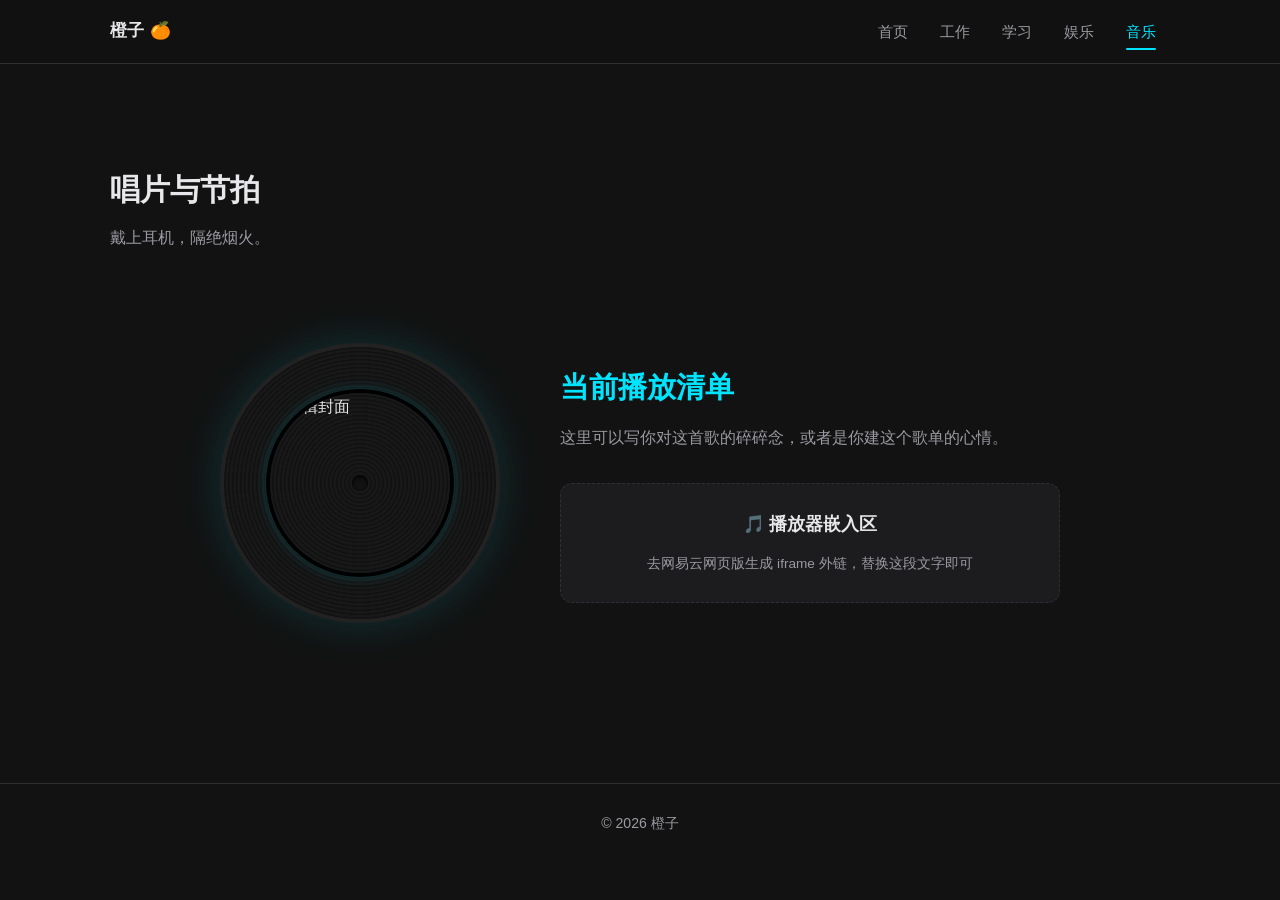
==== music.html @ 574c61b3 "Add files via upload" ====
<!DOCTYPE html>
<html lang="zh-CN">
<head>
  <meta charset="UTF-8">
  <meta name="viewport" content="width=device-width, initial-scale=1.0">
  <title>音乐 · 橙子</title>
  <link rel="stylesheet" href="css/base.css">
  <link rel="stylesheet" href="css/music.css">
</head>
<body data-page="music">

  <header class="site-nav">
    <div class="nav-inner">
      <a class="nav-brand" href="index.html">橙子 🍊</a>
      <button class="nav-toggle" aria-label="展开菜单" aria-expanded="false"><span></span></button>
      <nav class="nav-links" id="navLinks">
        <a href="index.html"  data-page="home">首页</a>
        <a href="work.html"   data-page="work">工作</a>
        <a href="study.html"  data-page="study">学习</a>
        <a href="fun.html"    data-page="fun">娱乐</a>
        <a href="music.html"  data-page="music">音乐</a>
      </nav>
    </div>
  </header>

  <main>
    <section class="music-header">
      <div class="container">
        <h1 class="page-title">唱片与节拍</h1>
        <p class="page-subtitle">戴上耳机，隔绝烟火。</p>
      </div>
    </section>

    <section class="music-content">
      <div class="container music-layout">
        
        <!-- 左侧：旋转唱片 -->
        <div class="vinyl-wrapper">
          <div class="vinyl-disc">
            <!-- 你可以把这里的 src 换成你自己喜欢的歌手或专辑封面 -->
            <img src="assets/images/album-cover.jpg" alt="专辑封面" class="vinyl-cover">
            <div class="vinyl-hole"></div>
          </div>
        </div>

        <!-- 右侧：播放器与介绍 -->
        <div class="music-info">
          <h2>当前播放清单</h2>
          <p>这里可以写你对这首歌的碎碎念，或者是你建这个歌单的心情。</p>
          
          <!-- 音乐播放器占位区 -->
          <div class="player-embed">
            <!-- 替换为你自己的网易云/QQ音乐iframe代码 -->
            <div class="player-placeholder">
              <p>🎵 播放器嵌入区</p>
              <span>去网易云网页版生成 iframe 外链，替换这段文字即可</span>
            </div>
          </div>
        </div>

      </div>
    </section>
  </main>

  <footer class="site-footer">
    <div class="container">
      © 2026 橙子 
    </div>
  </footer>

  <script src="js/nav.js"></script>
</body>
</html>
---- css/base.css ----
/* ============================================================
   base.css — 全局变量 / 重置 / 导航栏 / 页脚 / 响应式
   ============================================================ */

/* ---------- 1. 变量 ---------- */
:root {
  /* 配色：深色背景 + 亮色强调 */
  --bg:          #121212;
  --bg-elev:     #1c1c1e;   /* 卡片/浮层 */
  --bg-elev-2:   #26262a;   /* 悬停/输入框 */
  --text:        #e8e8ea;
  --text-muted:  #9a9aa2;
  --accent:      #00e5ff;   /* 亮色强调，全站统一 */
  --accent-dim:  rgba(0, 229, 255, 0.15);
  --border:      #2e2e33;

  /* 尺寸 */
  --nav-h:       64px;
  --max-w:       1100px;
  --radius:      12px;
  --gap:         24px;

  /* 字体 */
  --font: -apple-system, BlinkMacSystemFont, "Segoe UI", "PingFang SC",
          "Hiragino Sans GB", "Microsoft YaHei", sans-serif;

  /* 过渡 */
  --t-fast: 0.15s ease;
  --t:      0.25s ease;
}

/* ---------- 2. 重置 ---------- */
*,
*::before,
*::after { box-sizing: border-box; }

html { -webkit-text-size-adjust: 100%; }

body {
  margin: 0;
  font-family: var(--font);
  font-size: 16px;
  line-height: 1.7;
  color: var(--text);
  background: var(--bg);
  /* 给固定导航留出空间 */
  padding-top: var(--nav-h);
  min-height: 100vh;
}

h1, h2, h3, h4, p, ul, ol, figure, blockquote { margin: 0; }
ul, ol { padding: 0; list-style: none; }

img { max-width: 100%; display: block; }

a {
  color: var(--accent);
  text-decoration: none;
  transition: color var(--t-fast);
}
a:hover { color: #fff; }

button {
  font: inherit;
  color: inherit;
  background: none;
  border: none;
  cursor: pointer;
}

:focus-visible {
  outline: 2px solid var(--accent);
  outline-offset: 2px;
}

/* ---------- 3. 通用布局工具 ---------- */
.container {
  width: 100%;
  max-width: var(--max-w);
  margin: 0 auto;
  padding: 0 20px;
}

.page-title {
  font-size: 1.9rem;
  font-weight: 700;
  margin: 40px 0 8px;
}
.page-subtitle {
  color: var(--text-muted);
  margin-bottom: 32px;
}

/* ============================================================
   4. 导航栏（固定顶部）
   ============================================================ */
.site-nav {
  position: fixed;
  top: 0;
  left: 0;
  right: 0;
  height: var(--nav-h);
  z-index: 100;
  display: flex;
  align-items: center;
  background: rgba(18, 18, 18, 0.85);
  backdrop-filter: blur(10px);
  -webkit-backdrop-filter: blur(10px);
  border-bottom: 1px solid var(--border);
}

.site-nav .nav-inner {
  width: 100%;
  max-width: var(--max-w);
  margin: 0 auto;
  padding: 0 20px;
  display: flex;
  align-items: center;
  justify-content: space-between;
}

/* 左侧站名 */
.nav-brand {
  font-weight: 700;
  font-size: 1.05rem;
  color: var(--text);
  letter-spacing: 0.02em;
}
.nav-brand:hover { color: var(--accent); }

/* 链接列表 */
.nav-links {
  display: flex;
  align-items: center;
  gap: 4px;
}

.nav-links a {
  position: relative;
  display: inline-block;
  padding: 8px 14px;
  border-radius: 8px;
  color: var(--text-muted);
  font-size: 0.95rem;
  transition: color var(--t-fast), background var(--t-fast);
}
.nav-links a:hover {
  color: var(--text);
  background: var(--bg-elev);
}

/* 当前页高亮：底部强调条 */
.nav-links a.active {
  color: var(--accent);
}
.nav-links a.active::after {
  content: "";
  position: absolute;
  left: 14px;
  right: 14px;
  bottom: 2px;
  height: 2px;
  border-radius: 2px;
  background: var(--accent);
}

/* 移动端汉堡按钮（默认隐藏） */
.nav-toggle {
  display: none;
  width: 40px;
  height: 40px;
  border-radius: 8px;
  align-items: center;
  justify-content: center;
  color: var(--text);
}
.nav-toggle:hover { background: var(--bg-elev); }
.nav-toggle span {
  display: block;
  width: 20px;
  height: 2px;
  background: currentColor;
  position: relative;
}
.nav-toggle span::before,
.nav-toggle span::after {
  content: "";
  position: absolute;
  left: 0;
  width: 20px;
  height: 2px;
  background: currentColor;
}
.nav-toggle span::before { top: -6px; }
.nav-toggle span::after  { top: 6px; }

/* ============================================================
   5. 页脚
   ============================================================ */
.site-footer {
  margin-top: 80px;
  padding: 28px 0;
  border-top: 1px solid var(--border);
  color: var(--text-muted);
  font-size: 0.88rem;
  text-align: center;
}
.site-footer a { color: var(--text-muted); }
.site-footer a:hover { color: var(--accent); }

/* ============================================================
   6. 响应式：768px 断点
   ============================================================ */
@media (max-width: 768px) {
  :root { --nav-h: 56px; --gap: 16px; }

  .page-title { font-size: 1.5rem; margin-top: 28px; }

  /* 显示汉堡按钮 */
  .nav-toggle { display: flex; }

  /* 链接列表变为下拉面板 */
  .nav-links {
    position: fixed;
    top: var(--nav-h);
    left: 0;
    right: 0;
    flex-direction: column;
    align-items: stretch;
    gap: 0;
    padding: 8px 12px 16px;
    background: var(--bg);
    border-bottom: 1px solid var(--border);
    box-shadow: 0 12px 24px rgba(0, 0, 0, 0.4);
    /* 默认隐藏 */
    transform: translateY(-8px);
    opacity: 0;
    pointer-events: none;
    transition: opacity var(--t), transform var(--t);
  }
  .nav-links.is-open {
    opacity: 1;
    transform: translateY(0);
    pointer-events: auto;
  }
  .nav-links a {
    padding: 12px 14px;
    font-size: 1rem;
  }
  /* 移动端 active 改为左侧竖条 */
  .nav-links a.active::after {
    left: 4px;
    right: auto;
    top: 10px;
    bottom: 10px;
    width: 3px;
    height: auto;
  }
}
---- css/music.css ----
/* ============================================================
   music.css — 音乐页专属
   ============================================================ */

.music-header { padding: 60px 0 20px; }

.music-layout {
  display: flex;
  align-items: center;
  justify-content: center;
  gap: 60px;
  padding: 40px 0 80px;
}

/* ---------- 黑胶唱片设计 ---------- */
.vinyl-wrapper {
  flex: 0 0 auto;
  /* 增加一圈淡淡的发光 */
  filter: drop-shadow(0 0 20px rgba(0, 229, 255, 0.15));
}

.vinyl-disc {
  width: 280px;
  height: 280px;
  background: #111; /* 黑胶底色 */
  border-radius: 50%;
  position: relative;
  display: flex;
  align-items: center;
  justify-content: center;
  /* 黑胶纹理（用径向渐变模拟一圈一圈的沟槽） */
  background-image: repeating-radial-gradient(
    #181818,
    #181818 2px,
    #111 3px,
    #111 4px
  );
  border: 4px solid #222;
  /* 旋转动画：20秒转一圈，平滑无限循环 */
  animation: spin 20s linear infinite;
  /* 鼠标悬停时暂停 */
  transition: animation-play-state 0.3s;
}
.vinyl-disc:hover {
  animation-play-state: paused;
}

/* 中间的专辑封面 */
.vinyl-cover {
  width: 180px;
  height: 180px;
  border-radius: 50%;
  object-fit: cover;
  /* 给封面加个发光描边 */
  box-shadow: 0 0 0 4px #000, 0 0 15px rgba(0, 229, 255, 0.4);
}

/* 唱片中心的孔洞 */
.vinyl-hole {
  position: absolute;
  width: 16px;
  height: 16px;
  background: var(--bg);
  border-radius: 50%;
  z-index: 10;
  box-shadow: inset 0 2px 4px rgba(0,0,0,0.8);
}

/* 旋转关键帧 */
@keyframes spin {
  0% { transform: rotate(0deg); }
  100% { transform: rotate(360deg); }
}

/* ---------- 右侧信息区 ---------- */
.music-info {
  flex: 1 1 400px;
  max-width: 500px;
}

.music-info h2 {
  font-size: 1.8rem;
  margin-bottom: 12px;
  color: var(--accent);
}

.music-info p {
  color: var(--text-muted);
  margin-bottom: 30px;
  line-height: 1.8;
}

/* 播放器占位 */
.player-embed {
  width: 100%;
  min-height: 120px;
  background: var(--bg-elev);
  border: 1px dashed var(--border);
  border-radius: var(--radius);
  display: flex;
  align-items: center;
  justify-content: center;
  padding: 20px;
}

.player-placeholder {
  text-align: center;
  color: var(--text-muted);
}
.player-placeholder p {
  font-weight: bold;
  font-size: 1.1rem;
  color: var(--text);
  margin-bottom: 8px;
}
.player-placeholder span {
  font-size: 0.85rem;
}

/* ---------- 响应式 ---------- */
@media (max-width: 768px) {
  .music-layout {
    flex-direction: column;
    gap: 40px;
    text-align: center;
  }
  .vinyl-disc { width: 220px; height: 220px; }
  .vinyl-cover { width: 140px; height: 140px; }
}
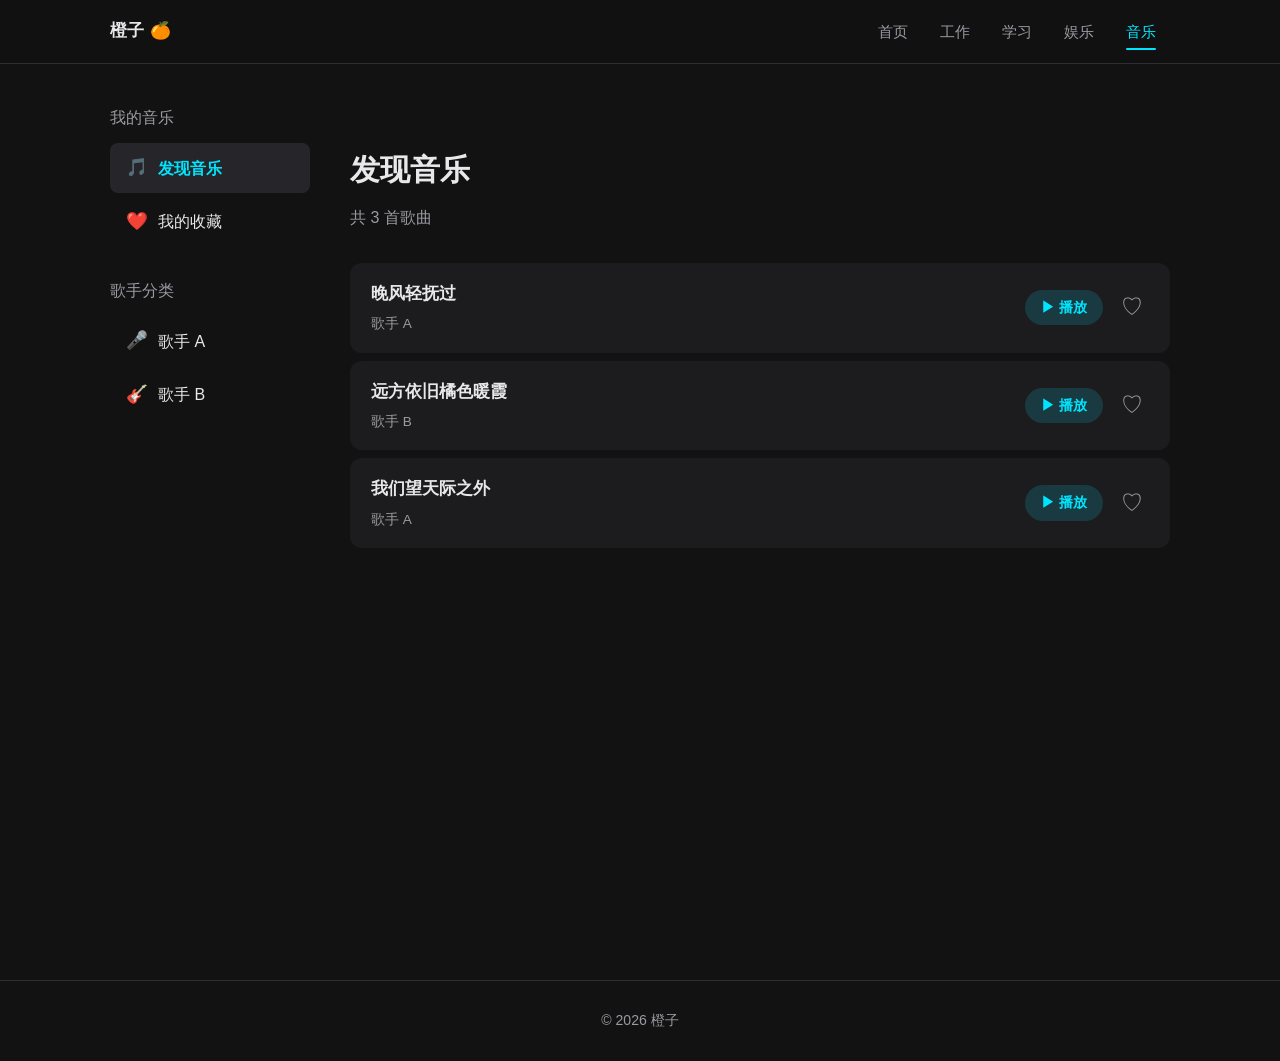
==== commit 669c31dc: "Add files via upload" ====
--- a/music.html
+++ b/music.html
@@ -3,7 +3,7 @@
 <head>
   <meta charset="UTF-8">
   <meta name="viewport" content="width=device-width, initial-scale=1.0">
-  <title>音乐 · 橙子</title>
+  <title>音乐库 · 橙子</title>
   <link rel="stylesheet" href="css/base.css">
   <link rel="stylesheet" href="css/music.css">
 </head>
@@ -23,51 +23,84 @@
     </div>
   </header>
 
-  <main>
-    <section class="music-header">
-      <div class="container">
-        <h1 class="page-title">唱片与节拍</h1>
-        <p class="page-subtitle">戴上耳机，隔绝烟火。</p>
-      </div>
-    </section>
+  <main class="music-library container">
+    <div class="library-layout">
+      
+      <!-- 左侧分类导航 -->
+      <aside class="library-sidebar">
+        <h2 class="sidebar-title">我的音乐</h2>
+        <ul class="sidebar-menu">
+          <li class="menu-item active" data-filter="all">
+            <span class="icon">🎵</span> 发现音乐
+          </li>
+          <li class="menu-item" data-filter="favorites">
+            <span class="icon">❤️</span> 我的收藏
+          </li>
+        </ul>
 
-    <section class="music-content">
-      <div class="container music-layout">
-        
-        <!-- 左侧：旋转唱片 -->
-        <div class="vinyl-wrapper">
-          <div class="vinyl-disc">
-            <!-- 你可以把这里的 src 换成你自己喜欢的歌手或专辑封面 -->
-            <img src="assets/images/album-cover.jpg" alt="专辑封面" class="vinyl-cover">
-            <div class="vinyl-hole"></div>
-          </div>
-        </div>
+        <h2 class="sidebar-title" style="margin-top: 30px;">歌手分类</h2>
+        <ul class="sidebar-menu">
+          <li class="menu-item" data-filter="artist-A">
+            <span class="icon">🎤</span> 歌手 A
+          </li>
+          <li class="menu-item" data-filter="artist-B">
+            <span class="icon">🎸</span> 歌手 B
+          </li>
+        </ul>
+      </aside>
 
-        <!-- 右侧：播放器与介绍 -->
-        <div class="music-info">
-          <h2>当前播放清单</h2>
-          <p>这里可以写你对这首歌的碎碎念，或者是你建这个歌单的心情。</p>
-          
-          <!-- 音乐播放器占位区 -->
-          <div class="player-embed">
-            <!-- 替换为你自己的网易云/QQ音乐iframe代码 -->
-            <div class="player-placeholder">
-              <p>🎵 播放器嵌入区</p>
-              <span>去网易云网页版生成 iframe 外链，替换这段文字即可</span>
+      <!-- 右侧歌曲列表 -->
+      <section class="library-content">
+        <h1 class="page-title">发现音乐</h1>
+        <p class="page-subtitle">共 <span id="songCount">3</span> 首歌曲</p>
+
+        <ul class="song-list" id="songList">
+          <!-- 歌曲 1 -->
+          <li class="song-item" data-id="1" data-artist="artist-A">
+            <div class="song-info">
+              <span class="song-name">晚风轻抚过</span>
+              <span class="song-artist">歌手 A</span>
             </div>
-          </div>
-        </div>
+            <div class="song-actions">
+              <button class="btn-play">▶ 播放</button>
+              <button class="btn-favorite" title="收藏">♡</button>
+            </div>
+          </li>
 
-      </div>
-    </section>
+          <!-- 歌曲 2 -->
+          <li class="song-item" data-id="2" data-artist="artist-B">
+            <div class="song-info">
+              <span class="song-name">远方依旧橘色暖霞</span>
+              <span class="song-artist">歌手 B</span>
+            </div>
+            <div class="song-actions">
+              <button class="btn-play">▶ 播放</button>
+              <button class="btn-favorite" title="收藏">♡</button>
+            </div>
+          </li>
+
+          <!-- 歌曲 3 -->
+          <li class="song-item" data-id="3" data-artist="artist-A">
+            <div class="song-info">
+              <span class="song-name">我们望天际之外</span>
+              <span class="song-artist">歌手 A</span>
+            </div>
+            <div class="song-actions">
+              <button class="btn-play">▶ 播放</button>
+              <button class="btn-favorite" title="收藏">♡</button>
+            </div>
+          </li>
+        </ul>
+      </section>
+
+    </div>
   </main>
 
   <footer class="site-footer">
-    <div class="container">
-      © 2026 橙子 
-    </div>
+    <div class="container">© 2026 橙子</div>
   </footer>
 
   <script src="js/nav.js"></script>
+  <script src="js/music.js"></script>
 </body>
 </html>
--- a/css/music.css
+++ b/css/music.css
@@ -1,129 +1,154 @@
 /* ============================================================
-   music.css — 音乐页专属
+   music.css — 音乐库 (侧边栏 + 列表)
    ============================================================ */
 
-.music-header { padding: 60px 0 20px; }
+.music-library {
+  padding-top: 40px;
+  padding-bottom: 80px;
+  min-height: calc(100vh - var(--nav-h));
+}
 
-.music-layout {
+.library-layout {
+  display: flex;
+  gap: 40px;
+}
+
+/* ---------- 左侧边栏 ---------- */
+.library-sidebar {
+  width: 200px;
+  flex-shrink: 0;
+}
+
+.sidebar-title {
+  font-size: 1rem;
+  color: var(--text-muted);
+  margin-bottom: 12px;
+  font-weight: normal;
+}
+
+.sidebar-menu {
+  display: flex;
+  flex-direction: column;
+  gap: 4px;
+}
+
+.menu-item {
   display: flex;
   align-items: center;
-  justify-content: center;
-  gap: 60px;
-  padding: 40px 0 80px;
+  gap: 10px;
+  padding: 10px 16px;
+  border-radius: 8px;
+  cursor: pointer;
+  color: var(--text);
+  transition: all var(--t-fast);
 }
 
-/* ---------- 黑胶唱片设计 ---------- */
-.vinyl-wrapper {
-  flex: 0 0 auto;
-  /* 增加一圈淡淡的发光 */
-  filter: drop-shadow(0 0 20px rgba(0, 229, 255, 0.15));
+.menu-item:hover {
+  background: var(--bg-elev);
 }
 
-.vinyl-disc {
-  width: 280px;
-  height: 280px;
-  background: #111; /* 黑胶底色 */
-  border-radius: 50%;
-  position: relative;
+.menu-item.active {
+  background: var(--bg-elev-2);
+  color: var(--accent);
+  font-weight: 600;
+}
+
+.menu-item .icon {
+  font-size: 1.1rem;
+}
+
+/* ---------- 右侧列表 ---------- */
+.library-content {
+  flex: 1;
+  min-width: 0;
+}
+
+.song-list {
+  display: flex;
+  flex-direction: column;
+  gap: 8px;
+  margin-top: 20px;
+}
+
+.song-item {
   display: flex;
   align-items: center;
-  justify-content: center;
-  /* 黑胶纹理（用径向渐变模拟一圈一圈的沟槽） */
-  background-image: repeating-radial-gradient(
-    #181818,
-    #181818 2px,
-    #111 3px,
-    #111 4px
-  );
-  border: 4px solid #222;
-  /* 旋转动画：20秒转一圈，平滑无限循环 */
-  animation: spin 20s linear infinite;
-  /* 鼠标悬停时暂停 */
-  transition: animation-play-state 0.3s;
-}
-.vinyl-disc:hover {
-  animation-play-state: paused;
+  justify-content: space-between;
+  padding: 16px 20px;
+  background: var(--bg-elev);
+  border: 1px solid transparent;
+  border-radius: var(--radius);
+  transition: all var(--t-fast);
 }
 
-/* 中间的专辑封面 */
-.vinyl-cover {
-  width: 180px;
-  height: 180px;
-  border-radius: 50%;
-  object-fit: cover;
-  /* 给封面加个发光描边 */
-  box-shadow: 0 0 0 4px #000, 0 0 15px rgba(0, 229, 255, 0.4);
+.song-item:hover {
+  background: var(--bg-elev-2);
+  border-color: var(--accent-dim);
 }
 
-/* 唱片中心的孔洞 */
-.vinyl-hole {
-  position: absolute;
-  width: 16px;
-  height: 16px;
-  background: var(--bg);
-  border-radius: 50%;
-  z-index: 10;
-  box-shadow: inset 0 2px 4px rgba(0,0,0,0.8);
+.song-info {
+  display: flex;
+  flex-direction: column;
+  gap: 4px;
 }
 
-/* 旋转关键帧 */
-@keyframes spin {
-  0% { transform: rotate(0deg); }
-  100% { transform: rotate(360deg); }
+.song-name {
+  font-size: 1.05rem;
+  font-weight: 600;
 }
 
-/* ---------- 右侧信息区 ---------- */
-.music-info {
-  flex: 1 1 400px;
-  max-width: 500px;
+.song-artist {
+  font-size: 0.85rem;
+  color: var(--text-muted);
 }
 
-.music-info h2 {
-  font-size: 1.8rem;
-  margin-bottom: 12px;
-  color: var(--accent);
+.song-actions {
+  display: flex;
+  align-items: center;
+  gap: 12px;
 }
 
-.music-info p {
-  color: var(--text-muted);
-  margin-bottom: 30px;
-  line-height: 1.8;
+.btn-play {
+  padding: 6px 16px;
+  border-radius: 999px;
+  background: var(--accent-dim);
+  color: var(--accent);
+  font-size: 0.85rem;
+  font-weight: 600;
+  transition: all var(--t-fast);
 }
 
-/* 播放器占位 */
-.player-embed {
-  width: 100%;
-  min-height: 120px;
-  background: var(--bg-elev);
-  border: 1px dashed var(--border);
-  border-radius: var(--radius);
-  display: flex;
-  align-items: center;
-  justify-content: center;
-  padding: 20px;
+.btn-play:hover {
+  background: var(--accent);
+  color: #000;
 }
 
-.player-placeholder {
-  text-align: center;
+.btn-favorite {
+  font-size: 1.4rem;
   color: var(--text-muted);
-}
-.player-placeholder p {
-  font-weight: bold;
-  font-size: 1.1rem;
-  color: var(--text);
-  margin-bottom: 8px;
-}
-.player-placeholder span {
-  font-size: 0.85rem;
+  transition: all var(--t-fast);
+  line-height: 1;
 }
 
-/* ---------- 响应式 ---------- */
+.btn-favorite:hover, .btn-favorite.is-fav {
+  color: #ff4d4f; /* 红色爱心 */
+  transform: scale(1.1);
+}
+
+/* 响应式 */
 @media (max-width: 768px) {
-  .music-layout {
+  .library-layout {
     flex-direction: column;
-    gap: 40px;
-    text-align: center;
   }
-  .vinyl-disc { width: 220px; height: 220px; }
-  .vinyl-cover { width: 140px; height: 140px; }
+  .library-sidebar {
+    width: 100%;
+  }
+  .sidebar-menu {
+    flex-direction: row;
+    overflow-x: auto;
+    padding-bottom: 10px;
+  }
+  .menu-item {
+    white-space: nowrap;
+  }
 }
